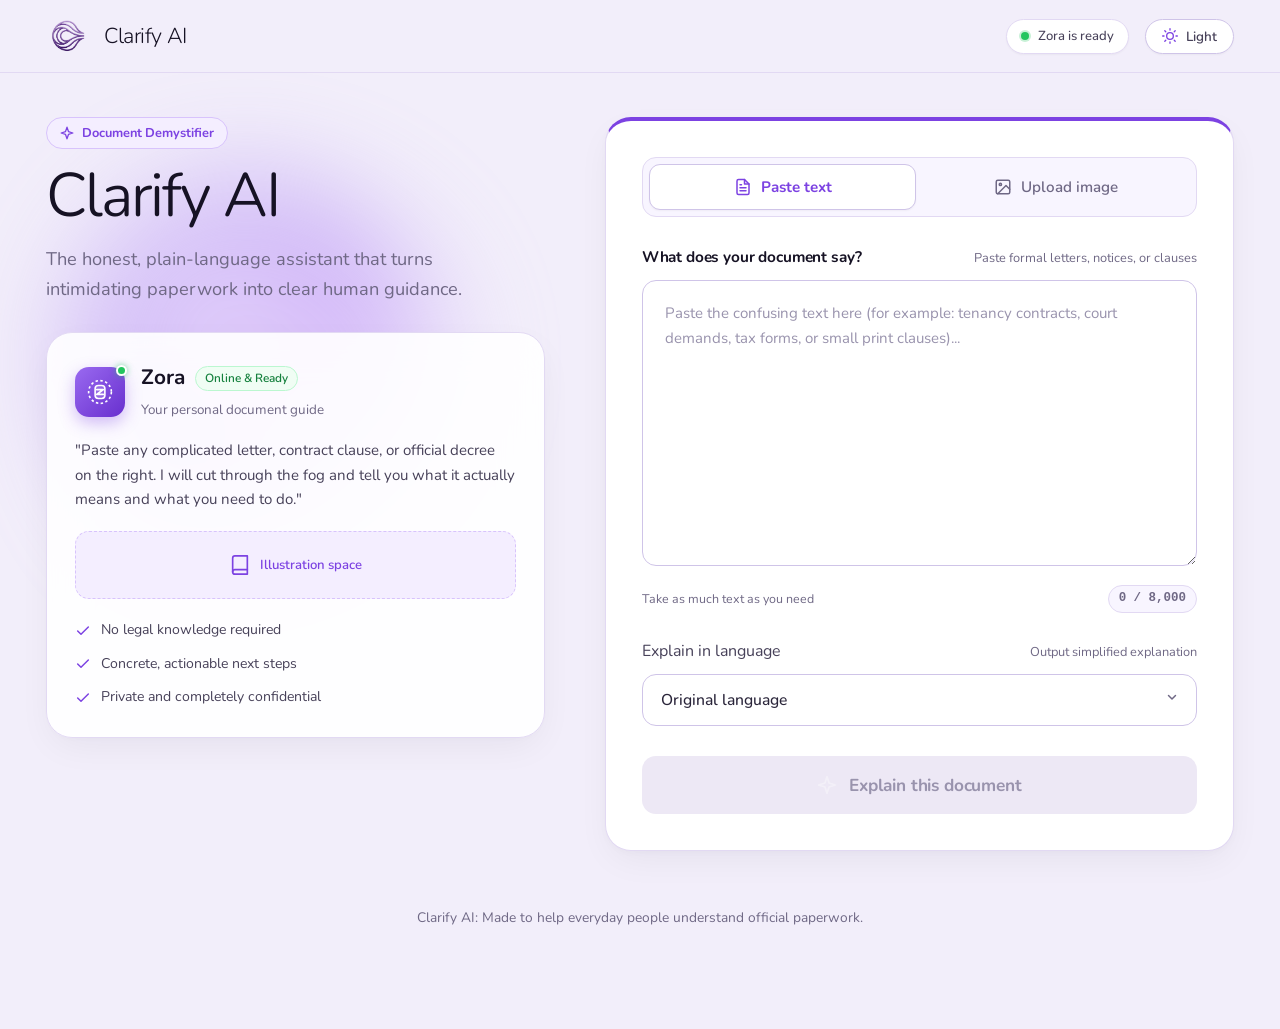
==== docs/index.html @ 50b53464 "docs: add GitHub Pages deployment configuration" ====
<!DOCTYPE html>
<html lang="en">
<head>
  <meta charset="UTF-8" />
  <meta name="viewport" content="width=device-width, initial-scale=1.0" />
  <title>Clarify AI: Simple Explanations for Complicated Documents</title>
  <link rel="preconnect" href="https://fonts.googleapis.com" />
  <link rel="preconnect" href="https://fonts.gstatic.com" crossorigin />
  <link href="https://fonts.googleapis.com/css2?family=Nunito:ital,wght@0,200..1000;1,200..1000&display=swap" rel="stylesheet" />
  <link rel="stylesheet" href="css/styles.css" />
  <script>
    (function () {
      try {
        var saved = localStorage.getItem('clarify_theme');
        var theme = (saved === 'dark' || saved === 'light') ? saved : 'light';
        document.documentElement.setAttribute('data-theme', theme);
      } catch (e) {
        document.documentElement.setAttribute('data-theme', 'light');
      }
    })();
  </script>
</head>
<body>
  <div class="studio-universe">
    <!-- Top Utility Bar -->
    <header class="studio-topbar">
      <div class="topbar-inner">
        <div class="topbar-brand">
          <div class="logo-slot" aria-label="Clarify AI Logo">
            <img src="assets/logo.png" alt="Clarify AI" class="logo-slot__img" />
          </div>
          <span class="brand-eyebrow">Clarify AI</span>
        </div>

        <div class="topbar-actions">
          <div class="live-status-badge" aria-label="Assistant readiness status">
            <span class="live-status-dot" aria-hidden="true"></span>
            <span class="live-status-text">Zora is ready</span>
          </div>

          <button type="button" id="theme-toggle" class="theme-button" aria-label="Toggle light and dark theme">
            <span id="theme-toggle-icon" class="theme-button__icon" aria-hidden="true">
              <svg class="theme-svg" width="16" height="16" viewBox="0 0 24 24" fill="none" stroke="currentColor" stroke-width="2" stroke-linecap="round" stroke-linejoin="round">
                <circle cx="12" cy="12" r="5"></circle>
                <line x1="12" y1="1" x2="12" y2="3"></line>
                <line x1="12" y1="21" x2="12" y2="23"></line>
                <line x1="4.22" y1="4.22" x2="5.64" y2="5.64"></line>
                <line x1="18.36" y1="18.36" x2="19.78" y2="19.78"></line>
                <line x1="1" y1="12" x2="3" y2="12"></line>
                <line x1="21" y1="12" x2="23" y2="12"></line>
                <line x1="4.22" y1="19.78" x2="5.64" y2="18.36"></line>
                <line x1="18.36" y1="5.64" x2="19.78" y2="4.22"></line>
              </svg>
            </span>
            <span id="theme-toggle-label" class="theme-button__label">Light</span>
          </button>
        </div>
      </div>
    </header>

    <!-- Split-Stage Studio Canvas -->
    <main class="studio-canvas">
      <div class="split-stage">
        <!-- Left Stage: Architectural Brand & Living Assistant Presence -->
        <section class="presence-stage" aria-label="Clarify AI and Zora Overview">
          <!-- The Atmospheric Living Orb -->
          <div class="living-orb-container" aria-hidden="true">
            <div class="living-orb living-orb--primary"></div>
            <div class="living-orb living-orb--secondary"></div>
          </div>

          <div class="presence-content">
            <div class="presence-header">
              <div class="concept-badge">
                <svg width="14" height="14" viewBox="0 0 24 24" fill="none" stroke="currentColor" stroke-width="2.2" stroke-linecap="round" stroke-linejoin="round" aria-hidden="true">
                  <path d="M12 2L14.5 9.5L22 12L14.5 14.5L12 22L9.5 14.5L2 12L9.5 9.5L12 2Z"></path>
                </svg>
                <span>Document Demystifier</span>
              </div>
              <h1 class="presence-title">Clarify AI</h1>
              <p class="presence-tagline">
                The honest, plain-language assistant that turns intimidating paperwork into clear human guidance.
              </p>
            </div>

            <!-- Zora Companion Capsule -->
            <div class="zora-capsule">
              <div class="zora-capsule__top">
                <div class="zora-avatar-pod">
                  <svg class="zora-avatar-svg" width="26" height="26" viewBox="0 0 32 32" fill="none" aria-hidden="true">
                    <circle cx="16" cy="16" r="14" stroke="currentColor" stroke-width="2" stroke-dasharray="3 3"></circle>
                    <path d="M10 12C10 9.79086 11.7909 8 14 8H18C20.2091 8 22 9.79086 22 12V20C22 22.2091 20.2091 24 18 24H14C11.7909 24 10 22.2091 10 20V12Z" fill="currentColor" fill-opacity="0.15" stroke="currentColor" stroke-width="2"></path>
                    <path d="M12 13L20 13L12 19L20 19" stroke="currentColor" stroke-width="2.2" stroke-linecap="round" stroke-linejoin="round"></path>
                  </svg>
                  <span class="zora-beacon-dot" aria-hidden="true"></span>
                </div>
                <div class="zora-capsule__meta">
                  <div class="zora-capsule__title-row">
                    <h2 class="zora-capsule__name">Zora</h2>
                    <span class="zora-capsule__status">Online & Ready</span>
                  </div>
                  <span class="zora-capsule__desc">Your personal document guide</span>
                </div>
              </div>

              <p class="zora-capsule__speech">
                "Paste any complicated letter, contract clause, or official decree on the right. I will cut through the fog and tell you what it actually means and what you need to do."
              </p>

              <!-- Space Prepared for Future Illustration Artwork -->
              <div class="illustration-slot" title="Area for future illustration" aria-label="Illustration placeholder">
                <div class="illustration-slot__content">
                  <svg width="22" height="22" viewBox="0 0 24 24" fill="none" stroke="currentColor" stroke-width="1.8" stroke-linecap="round" stroke-linejoin="round" aria-hidden="true">
                    <path d="M4 19.5A2.5 2.5 0 0 1 6.5 17H20"></path>
                    <path d="M6.5 2H20v20H6.5A2.5 2.5 0 0 1 4 19.5v-15A2.5 2.5 0 0 1 6.5 2z"></path>
                  </svg>
                  <span>Illustration space</span>
                </div>
              </div>

              <div class="reassurance-list">
                <div class="reassurance-item">
                  <svg class="reassurance-icon" width="16" height="16" viewBox="0 0 24 24" fill="none" stroke="currentColor" stroke-width="2.2" stroke-linecap="round" stroke-linejoin="round" aria-hidden="true">
                    <polyline points="20 6 9 17 4 12"></polyline>
                  </svg>
                  <span>No legal knowledge required</span>
                </div>
                <div class="reassurance-item">
                  <svg class="reassurance-icon" width="16" height="16" viewBox="0 0 24 24" fill="none" stroke="currentColor" stroke-width="2.2" stroke-linecap="round" stroke-linejoin="round" aria-hidden="true">
                    <polyline points="20 6 9 17 4 12"></polyline>
                  </svg>
                  <span>Concrete, actionable next steps</span>
                </div>
                <div class="reassurance-item">
                  <svg class="reassurance-icon" width="16" height="16" viewBox="0 0 24 24" fill="none" stroke="currentColor" stroke-width="2.2" stroke-linecap="round" stroke-linejoin="round" aria-hidden="true">
                    <polyline points="20 6 9 17 4 12"></polyline>
                  </svg>
                  <span>Private and completely confidential</span>
                </div>
              </div>
            </div>
          </div>
        </section>

        <!-- Right Stage: The Interactive Document Workspace Sheet -->
        <section class="workspace-stage" aria-label="Document Intake Workspace">
          <div class="card form-card">
            <!-- Mode Switch Tabs -->
            <div class="mode-segmented-bar" role="tablist" aria-label="Input mode">
              <button type="button" class="tab tab--active" id="tab-text" role="tab" aria-selected="true">
                <svg class="tab-icon" width="18" height="18" viewBox="0 0 24 24" fill="none" stroke="currentColor" stroke-width="2" stroke-linecap="round" stroke-linejoin="round" aria-hidden="true">
                  <path d="M14 2H6a2 2 0 0 0-2 2v16a2 2 0 0 0 2 2h12a2 2 0 0 0 2-2V8z"></path>
                  <polyline points="14 2 14 8 20 8"></polyline>
                  <line x1="16" y1="13" x2="8" y2="13"></line>
                  <line x1="16" y1="17" x2="8" y2="17"></line>
                  <line x1="10" y1="9" x2="8" y2="9"></line>
                </svg>
                <span>Paste text</span>
              </button>
              <button type="button" class="tab" id="tab-image" role="tab" aria-selected="false">
                <svg class="tab-icon" width="18" height="18" viewBox="0 0 24 24" fill="none" stroke="currentColor" stroke-width="2" stroke-linecap="round" stroke-linejoin="round" aria-hidden="true">
                  <rect x="3" y="3" width="18" height="18" rx="2" ry="2"></rect>
                  <circle cx="8.5" cy="8.5" r="1.5"></circle>
                  <polyline points="21 15 16 10 5 21"></polyline>
                </svg>
                <span>Upload image</span>
              </button>
            </div>

            <!-- Text Input Panel -->
            <div id="panel-text" class="panel">
              <div class="input-head">
                <label for="text-input" class="input-label">What does your document say?</label>
                <span class="input-annotation">Paste formal letters, notices, or clauses</span>
              </div>
              <textarea
                id="text-input"
                class="textarea"
                placeholder="Paste the confusing text here (for example: tenancy contracts, court demands, tax forms, or small print clauses)..."
                rows="9"
              ></textarea>
              <div class="input-foot">
                <span class="input-foot__note">Take as much text as you need</span>
                <span id="char-counter">0 / 8,000</span>
              </div>
            </div>

            <!-- Image Input Panel -->
            <div id="panel-image" class="panel panel--hidden">
              <div class="input-head">
                <label class="field-label" for="file-input">Upload a picture of the document</label>
                <span class="input-annotation">Clear photo or scanned page</span>
              </div>

              <div id="dropzone" class="dropzone" tabindex="0" role="button" aria-label="Select or drop an image">
                <input id="file-input" type="file" accept="image/jpeg,image/jpg,image/png" hidden />

                <div id="dropzone-empty" class="dropzone__empty">
                  <div class="dropzone__icon-circle" aria-hidden="true">
                    <svg width="28" height="28" viewBox="0 0 24 24" fill="none" stroke="currentColor" stroke-width="1.8" stroke-linecap="round" stroke-linejoin="round">
                      <path d="M21 15v4a2 2 0 0 1-2 2H5a2 2 0 0 1-2-2v-4"></path>
                      <polyline points="17 8 12 3 7 8"></polyline>
                      <line x1="12" y1="3" x2="12" y2="15"></line>
                    </svg>
                  </div>
                  <p class="dropzone__lead">
                    <strong>Drop your document here</strong> or <span class="dropzone__browse-action">choose a file</span>
                  </p>
                  <p class="dropzone__meta">Supports JPG or PNG format, up to 1 MB</p>
                </div>

                <div id="dropzone-file" class="dropzone__file dropzone__file--hidden">
                  <div class="dropzone__file-icon" aria-hidden="true">
                    <svg width="24" height="24" viewBox="0 0 24 24" fill="none" stroke="currentColor" stroke-width="2" stroke-linecap="round" stroke-linejoin="round">
                      <rect x="3" y="3" width="18" height="18" rx="2" ry="2"></rect>
                      <circle cx="8.5" cy="8.5" r="1.5"></circle>
                      <polyline points="21 15 16 10 5 21"></polyline>
                    </svg>
                  </div>
                  <div class="dropzone__file-info">
                    <p id="file-name" class="dropzone__file-name"></p>
                    <div class="dropzone__file-sub">
                      <span id="file-size" class="dropzone__file-size"></span>
                      <span class="dropzone__file-badge">Ready for Zora</span>
                    </div>
                  </div>
                  <button type="button" id="remove-file" class="btn-icon" aria-label="Remove image" title="Remove image">
                    <svg width="14" height="14" viewBox="0 0 24 24" fill="none" stroke="currentColor" stroke-width="2.5" stroke-linecap="round" stroke-linejoin="round">
                      <line x1="18" y1="6" x2="6" y2="18"></line>
                      <line x1="6" y1="6" x2="18" y2="18"></line>
                    </svg>
                  </button>
                </div>
              </div>
            </div>

            <!-- Language and Preference Controls -->
            <div class="field language-field">
              <div class="input-head">
                <label for="language-select" class="field-label">Explain in language</label>
                <span class="input-annotation">Output simplified explanation</span>
              </div>
              <div class="select-container">
                <select id="language-select" class="select"></select>
                <span class="select-arrow" aria-hidden="true">
                  <svg width="14" height="14" viewBox="0 0 24 24" fill="none" stroke="currentColor" stroke-width="2.5" stroke-linecap="round" stroke-linejoin="round">
                    <polyline points="6 9 12 15 18 9"></polyline>
                  </svg>
                </span>
              </div>
            </div>

            <!-- Inline Form Error -->
            <p id="form-error" class="form-error form-error--hidden" role="alert"></p>

            <!-- Primary Action Button -->
            <button type="button" id="submit-btn" class="btn-primary" disabled>
              <svg class="btn-star" width="20" height="20" viewBox="0 0 24 24" fill="none" stroke="currentColor" stroke-width="2" stroke-linecap="round" stroke-linejoin="round" aria-hidden="true">
                <path d="M12 2L14.5 9.5L22 12L14.5 14.5L12 22L9.5 14.5L2 12L9.5 9.5L12 2Z"></path>
              </svg>
              <span id="submit-label">Explain this document</span>
              <span id="submit-spinner" class="spinner spinner--hidden" aria-hidden="true"></span>
            </button>
          </div>
        </section>
      </div>

      <!-- Result Stage: Expansive Panoramic Executive Summary -->
      <section id="result-card" class="card result-card result-card--hidden" aria-label="Result from Zora">
        <div class="result-card-banner">
          <div class="result-header-text">
            <div class="result-tag">
              <svg width="14" height="14" viewBox="0 0 24 24" fill="none" stroke="currentColor" stroke-width="2.2" stroke-linecap="round" stroke-linejoin="round" aria-hidden="true">
                <path d="M12 2L14.5 9.5L22 12L14.5 14.5L12 22L9.5 14.5L2 12L9.5 9.5L12 2Z"></path>
              </svg>
              <span>Zora Explanation Report</span>
            </div>
            <h2 class="result-title">Here's what Zora found</h2>
            <p class="result-summary">A clear, plain-language translation of your document with concrete next steps.</p>
          </div>

          <div class="result-card-actions">
            <button type="button" id="copy-btn" class="btn-secondary">
              <svg class="btn-secondary__svg" width="16" height="16" viewBox="0 0 24 24" fill="none" stroke="currentColor" stroke-width="2" stroke-linecap="round" stroke-linejoin="round" aria-hidden="true">
                <rect x="9" y="9" width="13" height="13" rx="2" ry="2"></rect>
                <path d="M5 15H4a2 2 0 0 1-2-2V4a2 2 0 0 1 2-2h9a2 2 0 0 1 2 2v1"></path>
              </svg>
              <span>Copy explanation</span>
            </button>
            <p id="copy-feedback" class="copy-feedback copy-feedback--hidden">
              <svg width="14" height="14" viewBox="0 0 24 24" fill="none" stroke="currentColor" stroke-width="2.5" stroke-linecap="round" stroke-linejoin="round" aria-hidden="true">
                <polyline points="20 6 9 17 4 12"></polyline>
              </svg>
              <span>Copied to clipboard!</span>
            </p>
          </div>
        </div>

        <div class="result-columns-layout">
          <!-- Explanation Column -->
          <div class="result-column result-column--explanation">
            <div class="column-header">
              <div class="column-icon-wrap" aria-hidden="true">
                <svg width="18" height="18" viewBox="0 0 24 24" fill="none" stroke="currentColor" stroke-width="2" stroke-linecap="round" stroke-linejoin="round">
                  <path d="M2 3h6a4 4 0 0 1 4 4v14a3 3 0 0 0-3-3H2z"></path>
                  <path d="M22 3h-6a4 4 0 0 0-4 4v14a3 3 0 0 1 3-3h7z"></path>
                </svg>
              </div>
              <h3 class="column-title">Explanation</h3>
            </div>
            <p id="result-explanation" class="result-explanation"></p>
          </div>

          <!-- Next Steps Column -->
          <div class="result-column result-column--steps">
            <div class="column-header">
              <div class="column-icon-wrap column-icon-wrap--steps" aria-hidden="true">
                <svg width="18" height="18" viewBox="0 0 24 24" fill="none" stroke="currentColor" stroke-width="2" stroke-linecap="round" stroke-linejoin="round">
                  <polyline points="9 11 12 14 22 4"></polyline>
                  <path d="M21 12v7a2 2 0 0 1-2 2H5a2 2 0 0 1-2-2V5a2 2 0 0 1 2-2h11"></path>
                </svg>
              </div>
              <h3 class="column-title">Next steps</h3>
            </div>
            <ol id="result-steps" class="result-steps"></ol>
          </div>
        </div>
      </section>

      <!-- Error State Card -->
      <section id="error-card" class="card error-card error-card--hidden" aria-label="Error notice">
        <div class="error-symbol-wrap" aria-hidden="true">
          <svg width="24" height="24" viewBox="0 0 24 24" fill="none" stroke="currentColor" stroke-width="2" stroke-linecap="round" stroke-linejoin="round">
            <circle cx="12" cy="12" r="10"></circle>
            <line x1="12" y1="8" x2="12" y2="12"></line>
            <line x1="12" y1="16" x2="12.01" y2="16"></line>
          </svg>
        </div>
        <div class="error-text-block">
          <h3 class="error-headline">Could not analyze document</h3>
          <p id="error-message" class="error-card__message"></p>
        </div>
        <button type="button" id="retry-btn" class="btn-secondary">Try again</button>
      </section>

      <!-- Studio Footer -->
      <footer class="studio-footer">
        <p>Clarify AI: Made to help everyday people understand official paperwork.</p>
      </footer>
    </main>
  </div>

  <script type="module" src="js/app.js"></script>
</body>
</html>
---- docs/css/styles.css ----
/* =====================================================================
   Clarify AI: Structural Redesign (Split-Studio Canvas)
   Identity: Architectural Editorial + Living Atmospheric Zora Orb
   Palette: Warm Porcelain, Off-White, Wisteria Lavender & Deep Ink
   Zero Decorative Emojis, Zero Long Em Dashes
   ===================================================================== */

/* ---------- Design Tokens ---------- */
:root {
  /* Lavender & Lilac Scale */
  --lavender-50: #faf7ff;
  --lavender-100: #f4eeff;
  --lavender-200: #e9dcfe;
  --lavender-300: #d8c3fc;
  --lavender-400: #be9bf8;
  --lavender-500: #9a6af0;
  --lavender-600: #7c42e2;
  --lavender-700: #682fce;
  --lavender-800: #5523ab;
  --lavender-900: #441a8a;

  /* Primary Brand Accent */
  --accent: #7c42e2;
  --accent-hover: #682fce;
  --accent-soft: #f4eeff;
  --accent-tint: rgba(124, 66, 226, 0.08);
  --accent-border: #d8c3fc;
  --accent-glow: rgba(124, 66, 226, 0.2);

  /* Light Theme Canvas */
  --bg-universe: #f2eefa;
  --bg-topbar: rgba(242, 238, 250, 0.92);
  --bg-surface: #ffffff;
  --bg-card: #ffffff;
  --bg-capsule: rgba(255, 255, 255, 0.9);
  --bg-subtle: #f8f5ff;
  --bg-muted: #ede8f5;

  /* Hairline Borders */
  --border-light: #e2d9f3;
  --border-subtle: #cfc4e8;
  --border-strong: #b8a8d8;

  /* Typography */
  --text-headline: #161224;
  --text-main: #2a253a;
  --text-body: #474159;
  --text-muted: #6f6885;
  --text-light: #9993ad;

  /* Status Colors */
  --success-text: #15803d;
  --success-bg: #f0fdf4;
  --success-border: #bbf7d0;

  --warning-text: #b45309;
  --warning-bg: #fffbeb;
  --warning-border: #fde68a;

  /* Fonts */
  --font-serif: "Charter", "Newsreader", "Iowan Old Style", "Palatino", Georgia, serif;
  --font-sans: "Nunito", system-ui, -apple-system, BlinkMacSystemFont, "Segoe UI", Roboto, "Helvetica Neue", Arial, sans-serif;
  --font-heading: "Nunito", system-ui, -apple-system, sans-serif;
  --font-mono: ui-monospace, "SF Mono", "Cascadia Code", Menlo, monospace;

  /* Shadows */
  --shadow-xs: 0 1px 2px rgba(22, 18, 36, 0.04);
  --shadow-sm: 0 2px 8px rgba(22, 18, 36, 0.04), 0 1px 3px rgba(22, 18, 36, 0.02);
  --shadow-card: 0 12px 36px -6px rgba(22, 18, 36, 0.06), 0 2px 10px -2px rgba(22, 18, 36, 0.03);
  --shadow-hover: 0 20px 44px -6px rgba(22, 18, 36, 0.1), 0 4px 14px -2px rgba(22, 18, 36, 0.04);
  --shadow-cta: 0 8px 24px -2px rgba(124, 66, 226, 0.38);
  --shadow-cta-hover: 0 12px 30px -2px rgba(124, 66, 226, 0.5);

  /* Radii */
  --radius-sm: 8px;
  --radius-md: 14px;
  --radius-lg: 18px;
  --radius-xl: 26px;
  --radius-full: 9999px;

  /* Transitions */
  --transition-fast: 0.16s cubic-bezier(0.16, 1, 0.3, 1);
  --transition-normal: 0.28s cubic-bezier(0.16, 1, 0.3, 1);
  --transition-slow: 0.5s cubic-bezier(0.16, 1, 0.3, 1);
}

/* ---------- Dark Theme Tokens ---------- */
:root[data-theme="dark"] {
  --bg-universe: #12101b;
  --bg-topbar: rgba(18, 16, 27, 0.92);
  --bg-surface: #1a1727;
  --bg-card: #1a1727;
  --bg-capsule: rgba(26, 23, 39, 0.85);
  --bg-subtle: #221e33;
  --bg-muted: #2c2742;

  --border-light: #29243d;
  --border-subtle: #3a3354;
  --border-strong: #544b78;

  --text-headline: #f7f5fb;
  --text-main: #e8e3f5;
  --text-body: #cfc8e3;
  --text-muted: #9c95b5;
  --text-light: #70688c;

  --accent: #a580fa;
  --accent-hover: #b897fc;
  --accent-soft: rgba(165, 128, 250, 0.15);
  --accent-tint: rgba(165, 128, 250, 0.08);
  --accent-border: rgba(165, 128, 250, 0.32);
  --accent-glow: rgba(165, 128, 250, 0.28);

  --success-text: #4ade80;
  --success-bg: rgba(74, 222, 128, 0.14);
  --success-border: rgba(74, 222, 128, 0.3);

  --warning-text: #fbb724;
  --warning-bg: rgba(251, 183, 36, 0.14);
  --warning-border: rgba(251, 183, 36, 0.3);

  --shadow-xs: 0 1px 2px rgba(0, 0, 0, 0.4);
  --shadow-sm: 0 2px 8px rgba(0, 0, 0, 0.4);
  --shadow-card: 0 12px 36px -6px rgba(0, 0, 0, 0.7), 0 0 0 1px rgba(255, 255, 255, 0.05);
  --shadow-hover: 0 20px 44px -6px rgba(0, 0, 0, 0.8), 0 0 0 1px rgba(255, 255, 255, 0.08);
  --shadow-cta: 0 8px 24px -2px rgba(165, 128, 250, 0.32);
  --shadow-cta-hover: 0 12px 30px -2px rgba(165, 128, 250, 0.46);
}

/* System Dark Mode Fallback */
@media (prefers-color-scheme: dark) {
  :root:not([data-theme="light"]):not([data-theme="dark"]) {
    --bg-universe: #12101b;
    --bg-topbar: rgba(18, 16, 27, 0.92);
    --bg-surface: #1a1727;
    --bg-card: #1a1727;
    --bg-capsule: rgba(26, 23, 39, 0.85);
    --bg-subtle: #221e33;
    --bg-muted: #2c2742;

    --border-light: #29243d;
    --border-subtle: #3a3354;
    --border-strong: #544b78;

    --text-headline: #f7f5fb;
    --text-main: #e8e3f5;
    --text-body: #cfc8e3;
    --text-muted: #9c95b5;
    --text-light: #70688c;

    --accent: #a580fa;
    --accent-hover: #b897fc;
    --accent-soft: rgba(165, 128, 250, 0.15);
    --accent-tint: rgba(165, 128, 250, 0.08);
    --accent-border: rgba(165, 128, 250, 0.32);
    --accent-glow: rgba(165, 128, 250, 0.28);

    --success-text: #4ade80;
    --success-bg: rgba(74, 222, 128, 0.14);
    --success-border: rgba(74, 222, 128, 0.3);

    --warning-text: #fbb724;
    --warning-bg: rgba(251, 183, 36, 0.14);
    --warning-border: rgba(251, 183, 36, 0.3);

    --shadow-xs: 0 1px 2px rgba(0, 0, 0, 0.4);
    --shadow-sm: 0 2px 8px rgba(0, 0, 0, 0.4);
    --shadow-card: 0 12px 36px -6px rgba(0, 0, 0, 0.7), 0 0 0 1px rgba(255, 255, 255, 0.05);
    --shadow-hover: 0 20px 44px -6px rgba(0, 0, 0, 0.8), 0 0 0 1px rgba(255, 255, 255, 0.08);
    --shadow-cta: 0 8px 24px -2px rgba(165, 128, 250, 0.32);
    --shadow-cta-hover: 0 12px 30px -2px rgba(165, 128, 250, 0.46);
  }
}

/* ---------- Reset & Base ---------- */
*, *::before, *::after {
  box-sizing: border-box;
}

html {
  font-size: 16px;
  scroll-behavior: smooth;
}

body {
  margin: 0;
  min-height: 100vh;
  background-color: var(--bg-universe);
  color: var(--text-body);
  font-family: var(--font-sans);
  line-height: 1.6;
  -webkit-font-smoothing: antialiased;
  -moz-osx-font-smoothing: grayscale;
  transition: background-color var(--transition-normal), color var(--transition-normal);
  overflow-x: hidden;
}

.studio-universe {
  display: flex;
  flex-direction: column;
  min-height: 100vh;
  position: relative;
}

/* ---------- Top Bar Navigation ---------- */
.studio-topbar {
  position: sticky;
  top: 0;
  z-index: 50;
  background: var(--bg-topbar);
  backdrop-filter: blur(18px);
  -webkit-backdrop-filter: blur(18px);
  border-bottom: 1px solid var(--border-light);
  transition: background-color var(--transition-normal), border-color var(--transition-normal);
}

.topbar-inner {
  max-width: 1260px;
  margin: 0 auto;
  padding: 14px 36px;
  display: flex;
  align-items: center;
  justify-content: space-between;
  gap: 20px;
}

.topbar-brand {
  display: flex;
  align-items: center;
  gap: 14px;
}

/* Logo */
.logo-slot {
  width: 44px;
  height: 44px;
  border-radius: var(--radius-md);
  display: flex;
  align-items: center;
  justify-content: center;
  flex-shrink: 0;
  overflow: hidden;
}

.logo-slot__img {
  width: 100%;
  height: 100%;
  object-fit: contain;
  display: block;
}

.brand-eyebrow {
  font-family: var(--font-heading);
  font-size: 1.35rem;
  font-weight: 300;
  color: var(--text-headline);
  letter-spacing: -0.02em;
}

.topbar-actions {
  display: flex;
  align-items: center;
  gap: 16px;
}

.live-status-badge {
  display: inline-flex;
  align-items: center;
  gap: 9px;
  padding: 6px 14px;
  background: var(--bg-surface);
  border: 1px solid var(--border-light);
  border-radius: var(--radius-full);
  font-size: 0.82rem;
  font-weight: 600;
  color: var(--text-main);
  box-shadow: var(--shadow-xs);
}

.live-status-dot {
  width: 8px;
  height: 8px;
  border-radius: 50%;
  background-color: #22c55e;
  box-shadow: 0 0 0 2px rgba(34, 197, 94, 0.25);
  animation: beaconPulse 2.6s infinite ease-in-out;
}

@keyframes beaconPulse {
  0%, 100% {
    transform: scale(0.9);
    opacity: 0.85;
  }
  50% {
    transform: scale(1.2);
    opacity: 1;
  }
}

.live-status-text {
  font-weight: 500;
  color: var(--text-body);
}

/* Theme Toggle Button */
.theme-button {
  display: inline-flex;
  align-items: center;
  gap: 8px;
  padding: 7px 16px;
  font-family: inherit;
  font-size: 0.84rem;
  font-weight: 600;
  color: var(--text-body);
  background: var(--bg-surface);
  border: 1px solid var(--border-subtle);
  border-radius: var(--radius-full);
  cursor: pointer;
  box-shadow: var(--shadow-xs);
  transition: all var(--transition-fast);
}

.theme-button:hover {
  background: var(--bg-subtle);
  border-color: var(--accent-border);
  color: var(--accent);
  transform: translateY(-1px);
  box-shadow: var(--shadow-sm);
}

.theme-button:active {
  transform: translateY(1px);
}

.theme-button__icon {
  display: inline-flex;
  align-items: center;
  color: var(--accent);
  transition: transform var(--transition-fast);
}

.theme-button:hover .theme-button__icon {
  transform: rotate(18deg);
}

/* ---------- Main Canvas ---------- */
.studio-canvas {
  max-width: 1260px;
  width: 100%;
  margin: 0 auto;
  padding: 44px 36px 100px;
  flex: 1;
  position: relative;
}

/* ---------- Split-Stage Studio Layout ---------- */
.split-stage {
  display: grid;
  grid-template-columns: 1.12fr 1.38fr;
  gap: 48px;
  align-items: start;
  margin-bottom: 44px;
}

/* ---------- Left Stage: Brand & Living Assistant Presence ---------- */
.presence-stage {
  position: relative;
  min-width: 0;
  padding-right: 12px;
}

/* Atmospheric Living Orb */
.living-orb-container {
  position: absolute;
  top: 10%;
  left: 5%;
  width: 380px;
  height: 380px;
  pointer-events: none;
  z-index: 0;
  filter: blur(52px);
  opacity: 0.52;
  transition: opacity var(--transition-slow);
}

.living-orb--primary {
  width: 100%;
  height: 100%;
  border-radius: 44% 56% 62% 38% / 46% 50% 50% 54%;
  background: radial-gradient(circle at 36% 36%, var(--lavender-300) 0%, var(--lavender-500) 42%, var(--lavender-100) 80%, transparent 100%);
  animation: orbMorph 16s infinite ease-in-out alternate, orbDrift 20s infinite ease-in-out;
}

.living-orb--secondary {
  position: absolute;
  top: 15%;
  left: 15%;
  width: 75%;
  height: 75%;
  border-radius: 54% 46% 38% 62% / 50% 44% 56% 50%;
  background: radial-gradient(circle at 60% 60%, var(--lavender-200) 0%, var(--lavender-400) 50%, transparent 80%);
  animation: orbMorphAlt 14s infinite ease-in-out alternate-reverse;
  mix-blend-mode: soft-light;
}

@keyframes orbMorph {
  0% {
    border-radius: 44% 56% 62% 38% / 46% 50% 50% 54%;
    transform: rotate(0deg) scale(0.96);
  }
  50% {
    border-radius: 58% 42% 48% 52% / 54% 58% 42% 46%;
    transform: rotate(60deg) scale(1.05);
  }
  100% {
    border-radius: 38% 62% 54% 46% / 48% 44% 56% 52%;
    transform: rotate(120deg) scale(0.98);
  }
}

@keyframes orbMorphAlt {
  0% {
    border-radius: 54% 46% 38% 62% / 50% 44% 56% 50%;
    transform: rotate(0deg);
  }
  100% {
    border-radius: 42% 58% 64% 36% / 46% 52% 48% 54%;
    transform: rotate(-90deg) scale(1.08);
  }
}

@keyframes orbDrift {
  0%, 100% {
    transform: translate(0, 0);
  }
  50% {
    transform: translate(16px, -18px);
  }
}

:root[data-theme="dark"] .living-orb-container {
  opacity: 0.32;
  filter: blur(60px);
}

:root[data-theme="dark"] .living-orb--primary {
  background: radial-gradient(circle at 36% 36%, var(--lavender-600) 0%, var(--lavender-800) 45%, var(--bg-universe) 85%, transparent 100%);
}

.presence-content {
  position: relative;
  z-index: 1;
}

/* Brand Section Header */
.presence-header {
  margin-bottom: 28px;
}

.concept-badge {
  display: inline-flex;
  align-items: center;
  gap: 8px;
  padding: 5px 13px;
  background: var(--accent-soft);
  border: 1px solid var(--accent-border);
  border-radius: var(--radius-full);
  font-size: 0.8rem;
  font-weight: 700;
  color: var(--accent);
  margin-bottom: 16px;
}

.presence-title {
  font-family: var(--font-heading);
  font-size: clamp(2.8rem, 4.8vw, 4.2rem);
  font-weight: 350;
  color: var(--text-headline);
  letter-spacing: -0.035em;
  line-height: 1.04;
  margin: 0 0 16px;
}

.presence-tagline {
  font-size: 1.14rem;
  line-height: 1.62;
  color: var(--text-muted);
  margin: 0;
  max-width: 38ch;
}

/* Zora Companion Capsule */
.zora-capsule {
  background: var(--bg-capsule);
  backdrop-filter: blur(20px);
  -webkit-backdrop-filter: blur(20px);
  border: 1px solid var(--border-light);
  border-radius: var(--radius-xl);
  padding: 28px;
  box-shadow: var(--shadow-card);
  transition: border-color var(--transition-normal);
}

.zora-capsule__top {
  display: flex;
  align-items: center;
  gap: 16px;
  margin-bottom: 16px;
}

.zora-avatar-pod {
  position: relative;
  width: 50px;
  height: 50px;
  border-radius: var(--radius-md);
  background: linear-gradient(135deg, var(--lavender-500) 0%, var(--lavender-700) 100%);
  display: flex;
  align-items: center;
  justify-content: center;
  color: #ffffff;
  box-shadow: 0 6px 16px rgba(124, 66, 226, 0.35);
  flex-shrink: 0;
}

.zora-avatar-svg {
  color: #ffffff;
}

.zora-beacon-dot {
  position: absolute;
  top: -2px;
  right: -2px;
  width: 11px;
  height: 11px;
  border-radius: 50%;
  background-color: #22c55e;
  border: 2px solid var(--bg-surface);
  box-shadow: 0 0 6px rgba(34, 197, 94, 0.6);
}

.zora-capsule__meta {
  flex: 1;
  min-width: 0;
}

.zora-capsule__title-row {
  display: flex;
  align-items: center;
  gap: 10px;
  margin-bottom: 2px;
}

.zora-capsule__name {
  font-family: var(--font-heading);
  font-size: 1.3rem;
  font-weight: 700;
  color: var(--text-headline);
  margin: 0;
}

.zora-capsule__status {
  font-size: 0.74rem;
  font-weight: 600;
  color: var(--success-text);
  background: var(--success-bg);
  border: 1px solid var(--success-border);
  padding: 2px 9px;
  border-radius: var(--radius-full);
}

.zora-capsule__desc {
  font-size: 0.84rem;
  color: var(--text-muted);
}

.zora-capsule__speech {
  margin: 0 0 20px;
  font-size: 0.94rem;
  line-height: 1.62;
  color: var(--text-body);
  font-style: normal;
}

/* Illustration Placeholder Slot */
.illustration-slot {
  width: 100%;
  height: 68px;
  border: 1.5px dashed var(--accent-border);
  border-radius: var(--radius-md);
  background: var(--accent-soft);
  display: flex;
  align-items: center;
  justify-content: center;
  margin-bottom: 20px;
  transition: all var(--transition-fast);
}

.illustration-slot:hover {
  border-color: var(--accent);
  background: var(--accent-tint);
}

.illustration-slot__content {
  display: flex;
  align-items: center;
  gap: 9px;
  font-size: 0.82rem;
  font-weight: 600;
  color: var(--accent);
}

.reassurance-list {
  display: flex;
  flex-direction: column;
  gap: 11px;
}

.reassurance-item {
  display: flex;
  align-items: center;
  gap: 10px;
  font-size: 0.88rem;
  color: var(--text-body);
}

.reassurance-icon {
  color: var(--accent);
  flex-shrink: 0;
}

/* ---------- Right Stage: Document Intake Studio ---------- */
.workspace-stage {
  min-width: 0;
}

.card {
  background: var(--bg-card);
  border: 1px solid var(--border-light);
  border-radius: var(--radius-xl);
  padding: 36px;
  box-shadow: var(--shadow-card);
  transition: border-color var(--transition-normal), box-shadow var(--transition-normal);
}

.form-card {
  border-top: 4px solid var(--accent);
}

/* Mode Switch Tabs */
.mode-segmented-bar {
  display: flex;
  gap: 6px;
  background: var(--bg-subtle);
  padding: 6px;
  border-radius: var(--radius-md);
  border: 1px solid var(--border-light);
  margin-bottom: 28px;
}

.tab {
  flex: 1;
  display: inline-flex;
  align-items: center;
  justify-content: center;
  gap: 9px;
  padding: 12px 20px;
  font-family: inherit;
  font-size: 0.95rem;
  font-weight: 600;
  color: var(--text-muted);
  background: transparent;
  border: 1px solid transparent;
  border-radius: calc(var(--radius-md) - 3px);
  cursor: pointer;
  transition: all var(--transition-fast);
  user-select: none;
}

.tab-icon {
  color: currentColor;
}

.tab:hover:not(.tab--active) {
  color: var(--text-headline);
  background: rgba(124, 66, 226, 0.05);
}

.tab--active {
  background: var(--bg-surface);
  color: var(--accent);
  border-color: var(--border-subtle);
  box-shadow: var(--shadow-xs);
  font-weight: 700;
}

.tab:active {
  transform: scale(0.99);
}

.panel {
  transition: opacity var(--transition-fast);
}

.panel--hidden {
  display: none !important;
}

/* Input Fields */
.input-head {
  display: flex;
  align-items: baseline;
  justify-content: space-between;
  margin-bottom: 10px;
  gap: 12px;
}

.input-label {
  display: block;
  font-size: 0.96rem;
  font-weight: 700;
  color: var(--text-headline);
  letter-spacing: -0.01em;
}

.input-annotation {
  font-size: 0.8rem;
  color: var(--text-muted);
}

/* Expansive Textarea */
.textarea {
  width: 100%;
  font-family: inherit;
  font-size: 1rem;
  line-height: 1.7;
  padding: 20px 22px;
  background: var(--bg-surface);
  color: var(--text-main);
  border: 1.5px solid var(--border-subtle);
  border-radius: var(--radius-md);
  resize: vertical;
  min-height: 220px;
  transition: border-color var(--transition-fast), box-shadow var(--transition-fast), background-color var(--transition-fast);
}

.textarea::placeholder {
  color: var(--text-light);
  font-size: 0.94rem;
}

.textarea:hover {
  border-color: var(--border-strong);
}

.textarea:focus,
.textarea:focus-visible {
  outline: none;
  background: var(--bg-surface);
  border-color: var(--accent);
  box-shadow: 0 0 0 4px var(--accent-glow);
}

.input-foot {
  display: flex;
  align-items: center;
  justify-content: space-between;
  margin-top: 10px;
}

.input-foot__note {
  font-size: 0.78rem;
  color: var(--text-muted);
}

#char-counter {
  font-family: var(--font-mono);
  font-size: 0.78rem;
  font-weight: 600;
  color: var(--text-muted);
  background: var(--bg-subtle);
  padding: 3px 10px;
  border-radius: var(--radius-full);
  border: 1px solid var(--border-light);
  transition: all var(--transition-fast);
}

#char-counter.is-over {
  color: #ffffff;
  background: #dc2626;
  border-color: #dc2626;
}

/* Dropzone */
.dropzone {
  border: 2px dashed var(--border-strong);
  border-radius: var(--radius-lg);
  padding: 40px 24px;
  text-align: center;
  cursor: pointer;
  background: var(--bg-subtle);
  transition: all var(--transition-fast);
  outline: none;
}

.dropzone:hover {
  border-color: var(--accent);
  background: var(--accent-soft);
  transform: translateY(-1px);
}

.dropzone:focus-visible {
  border-color: var(--accent);
  box-shadow: 0 0 0 4px var(--accent-glow);
}

.dropzone.is-dragover {
  border-color: var(--accent) !important;
  background: var(--accent-soft) !important;
  border-style: solid !important;
  box-shadow: 0 0 0 6px var(--accent-glow);
}

.dropzone:has(#dropzone-file:not(.dropzone__file--hidden)) {
  padding: 14px;
  border-style: solid;
  border-color: var(--border-light);
  background: var(--bg-surface);
}

.dropzone__empty {
  display: flex;
  flex-direction: column;
  align-items: center;
  gap: 8px;
}

.dropzone__icon-circle {
  width: 56px;
  height: 56px;
  border-radius: 50%;
  background: var(--bg-surface);
  border: 1px solid var(--border-light);
  display: flex;
  align-items: center;
  justify-content: center;
  color: var(--accent);
  margin-bottom: 6px;
  box-shadow: var(--shadow-xs);
  transition: transform var(--transition-fast);
}

.dropzone:hover .dropzone__icon-circle {
  transform: translateY(-3px) scale(1.06);
  border-color: var(--accent-border);
}

.dropzone__lead {
  margin: 0;
  font-size: 1rem;
  color: var(--text-headline);
}

.dropzone__browse-action {
  color: var(--accent);
  font-weight: 700;
  text-decoration: underline;
  text-underline-offset: 3px;
}

.dropzone__meta {
  margin: 0;
  font-size: 0.82rem;
  color: var(--text-muted);
}

/* File Selected State */
.dropzone__file {
  display: flex;
  align-items: center;
  gap: 16px;
  background: var(--bg-subtle);
  border: 1px solid var(--border-light);
  border-radius: var(--radius-md);
  padding: 16px 20px;
  text-align: left;
}

.dropzone__file--hidden {
  display: none !important;
}

.dropzone__file-icon {
  width: 46px;
  height: 46px;
  border-radius: var(--radius-sm);
  background: var(--accent-soft);
  border: 1px solid var(--accent-border);
  display: flex;
  align-items: center;
  justify-content: center;
  color: var(--accent);
  flex-shrink: 0;
}

.dropzone__file-info {
  flex: 1;
  min-width: 0;
}

.dropzone__file-name {
  margin: 0 0 4px;
  font-weight: 700;
  font-size: 0.96rem;
  color: var(--text-headline);
  overflow: hidden;
  text-overflow: ellipsis;
  white-space: nowrap;
}

.dropzone__file-sub {
  display: flex;
  align-items: center;
  gap: 10px;
}

.dropzone__file-size {
  font-family: var(--font-mono);
  font-size: 0.78rem;
  color: var(--text-muted);
}

.dropzone__file-badge {
  font-size: 0.76rem;
  font-weight: 600;
  color: var(--success-text);
  background: var(--success-bg);
  border: 1px solid var(--success-border);
  padding: 1px 9px;
  border-radius: var(--radius-full);
}

.btn-icon {
  border: 1px solid var(--border-subtle);
  background: var(--bg-surface);
  border-radius: 50%;
  width: 36px;
  height: 36px;
  display: flex;
  align-items: center;
  justify-content: center;
  cursor: pointer;
  color: var(--text-muted);
  flex-shrink: 0;
  transition: all var(--transition-fast);
}

.btn-icon:hover {
  color: #dc2626;
  border-color: #fca5a5;
  background: #fef2f2;
  transform: scale(1.08);
}

/* Language Dropdown */
.language-field {
  margin-top: 26px;
}

.select-container {
  position: relative;
  width: 100%;
}

.select {
  width: 100%;
  appearance: none;
  -webkit-appearance: none;
  font-family: inherit;
  font-size: 0.98rem;
  font-weight: 500;
  padding: 14px 44px 14px 18px;
  background: var(--bg-surface);
  color: var(--text-main);
  border: 1.5px solid var(--border-subtle);
  border-radius: var(--radius-md);
  cursor: pointer;
  transition: border-color var(--transition-fast), box-shadow var(--transition-fast);
}

.select:hover {
  border-color: var(--border-strong);
}

.select:focus,
.select:focus-visible {
  outline: none;
  background: var(--bg-surface);
  border-color: var(--accent);
  box-shadow: 0 0 0 4px var(--accent-glow);
}

.select-arrow {
  position: absolute;
  right: 18px;
  top: 50%;
  transform: translateY(-50%);
  pointer-events: none;
  color: var(--text-muted);
}

/* Form Error */
.form-error {
  margin: 18px 0 0;
  padding: 14px 18px;
  background: var(--warning-bg);
  border: 1px solid var(--warning-border);
  border-radius: var(--radius-md);
  color: var(--warning-text);
  font-size: 0.92rem;
  font-weight: 500;
}

.form-error--hidden {
  display: none !important;
}

/* ---------- Primary CTA Button ("Explain this document") ---------- */
.btn-primary {
  width: 100%;
  margin-top: 30px;
  padding: 17px 26px;
  min-height: 58px;
  font-family: inherit;
  font-size: 1.08rem;
  font-weight: 700;
  letter-spacing: -0.01em;
  color: #ffffff;
  background: linear-gradient(135deg, var(--lavender-600) 0%, var(--lavender-700) 100%);
  border: none;
  border-radius: var(--radius-md);
  cursor: pointer;
  display: flex;
  align-items: center;
  justify-content: center;
  gap: 12px;
  box-shadow: var(--shadow-cta);
  position: relative;
  overflow: hidden;
  transition: all var(--transition-fast);
}

.btn-star {
  color: #ffffff;
  transition: transform var(--transition-fast);
}

.btn-primary:hover:not(:disabled) {
  background: linear-gradient(135deg, var(--lavender-500) 0%, var(--lavender-600) 100%);
  box-shadow: var(--shadow-cta-hover);
  transform: translateY(-2px);
}

.btn-primary:hover:not(:disabled) .btn-star {
  transform: scale(1.2) rotate(15deg);
}

.btn-primary:active:not(:disabled) {
  transform: translateY(1px) scale(0.99);
}

/* Disabled State */
.btn-primary:disabled {
  background: var(--bg-muted);
  color: var(--text-light);
  box-shadow: none;
  cursor: not-allowed;
  transform: none;
}

.btn-primary:disabled .btn-star {
  opacity: 0.35;
}

/* Submitting State */
.btn-primary:disabled:has(.spinner:not(.spinner--hidden)) {
  background: linear-gradient(135deg, var(--lavender-600) 0%, var(--lavender-700) 100%) !important;
  color: #ffffff !important;
  cursor: wait !important;
  opacity: 1 !important;
  box-shadow: var(--shadow-cta) !important;
  animation: zoraActivePulse 2.4s infinite ease-in-out;
}

.btn-primary:disabled:has(.spinner:not(.spinner--hidden)) .btn-star {
  display: none;
}

@keyframes zoraActivePulse {
  0%, 100% {
    box-shadow: 0 6px 20px rgba(124, 66, 226, 0.35);
  }
  50% {
    box-shadow: 0 10px 32px rgba(154, 106, 240, 0.6);
  }
}

.spinner {
  width: 20px;
  height: 20px;
  border: 2.2px solid rgba(255, 255, 255, 0.28);
  border-top-color: #ffffff;
  border-radius: 50%;
  animation: spinRing 0.75s linear infinite;
  display: inline-block;
  flex-shrink: 0;
}

.spinner--hidden {
  display: none !important;
}

@keyframes spinRing {
  to { transform: rotate(360deg); }
}

/* Secondary Button */
.btn-secondary {
  display: inline-flex;
  align-items: center;
  gap: 8px;
  padding: 10px 20px;
  font-family: inherit;
  font-size: 0.92rem;
  font-weight: 600;
  color: var(--text-headline);
  background: var(--bg-surface);
  border: 1.5px solid var(--border-subtle);
  border-radius: var(--radius-md);
  cursor: pointer;
  transition: all var(--transition-fast);
  box-shadow: var(--shadow-xs);
}

.btn-secondary:hover {
  background: var(--bg-subtle);
  border-color: var(--accent-border);
  color: var(--accent);
  transform: translateY(-1px);
  box-shadow: var(--shadow-sm);
}

.btn-secondary:active {
  transform: translateY(1px);
}

.btn-secondary__svg {
  color: currentColor;
}

/* ---------- Full-Width Panoramic Result Section ---------- */
.result-card {
  margin-top: 40px;
  border-top: 4px solid var(--lavender-500);
  animation: resultReveal 0.5s cubic-bezier(0.16, 1, 0.3, 1) forwards;
}

@keyframes resultReveal {
  from {
    opacity: 0;
    transform: translateY(22px);
  }
  to {
    opacity: 1;
    transform: translateY(0);
  }
}

.result-card--hidden,
.error-card--hidden {
  display: none !important;
}

.result-card-banner {
  display: flex;
  align-items: flex-start;
  justify-content: space-between;
  gap: 24px;
  margin-bottom: 30px;
  padding-bottom: 24px;
  border-bottom: 1px solid var(--border-light);
}

.result-tag {
  display: inline-flex;
  align-items: center;
  gap: 7px;
  padding: 4px 12px;
  background: var(--accent-soft);
  border: 1px solid var(--accent-border);
  border-radius: var(--radius-full);
  font-size: 0.78rem;
  font-weight: 700;
  color: var(--accent);
  margin-bottom: 10px;
}

.result-title {
  font-family: var(--font-heading);
  font-size: clamp(1.6rem, 3vw, 2.2rem);
  font-weight: 800;
  color: var(--text-headline);
  letter-spacing: -0.02em;
  margin: 0 0 6px;
}

.result-summary {
  font-size: 1rem;
  color: var(--text-muted);
  margin: 0;
}

.result-card-actions {
  display: flex;
  align-items: center;
  gap: 12px;
  flex-shrink: 0;
}

.copy-feedback {
  margin: 0;
  display: inline-flex;
  align-items: center;
  gap: 6px;
  font-size: 0.86rem;
  font-weight: 600;
  color: var(--success-text);
  background: var(--success-bg);
  border: 1px solid var(--success-border);
  padding: 5px 12px;
  border-radius: var(--radius-full);
  animation: feedbackToast 0.22s ease-out;
}

@keyframes feedbackToast {
  from {
    opacity: 0;
    transform: scale(0.95);
  }
  to {
    opacity: 1;
    transform: scale(1);
  }
}

.copy-feedback--hidden {
  display: none !important;
}

/* Result Two-Column Panoramic Grid */
.result-columns-layout {
  display: grid;
  grid-template-columns: 1.25fr 1fr;
  gap: 32px;
  align-items: start;
}

.result-column {
  display: flex;
  flex-direction: column;
  gap: 14px;
}

.column-header {
  display: flex;
  align-items: center;
  gap: 10px;
}

.column-icon-wrap {
  width: 34px;
  height: 34px;
  border-radius: var(--radius-sm);
  background: var(--accent-soft);
  border: 1px solid var(--accent-border);
  display: flex;
  align-items: center;
  justify-content: center;
  color: var(--accent);
  flex-shrink: 0;
}

.column-icon-wrap--steps {
  background: var(--bg-subtle);
  border-color: var(--border-subtle);
  color: var(--text-headline);
}

.column-title {
  font-family: var(--font-heading);
  font-size: 1.26rem;
  font-weight: 800;
  color: var(--text-headline);
  margin: 0;
}

/* Explanation Output */
.result-explanation {
  margin: 0;
  padding: 24px 28px;
  background: var(--bg-subtle);
  border: 1px solid var(--border-light);
  border-left: 4px solid var(--accent);
  border-radius: var(--radius-md);
  font-size: 1.05rem;
  line-height: 1.78;
  color: var(--text-main);
  white-space: pre-wrap;
}

/* Next Steps Output */
.result-steps {
  list-style: none;
  counter-reset: zora-step-num;
  margin: 0;
  padding: 0;
  display: flex;
  flex-direction: column;
  gap: 12px;
}

.result-steps li {
  counter-increment: zora-step-num;
  display: flex;
  align-items: flex-start;
  gap: 16px;
  padding: 18px 22px;
  background: var(--bg-subtle);
  border: 1px solid var(--border-light);
  border-radius: var(--radius-md);
  font-size: 1rem;
  line-height: 1.6;
  color: var(--text-body);
  transition: transform var(--transition-fast), border-color var(--transition-fast), background-color var(--transition-fast);
}

.result-steps li:hover {
  transform: translateX(4px);
  border-color: var(--accent-border);
  background: var(--bg-surface);
  box-shadow: var(--shadow-sm);
}

.result-steps li::before {
  content: counter(zora-step-num);
  width: 30px;
  height: 30px;
  border-radius: 50%;
  background: var(--accent);
  color: #ffffff;
  font-family: var(--font-sans);
  font-size: 0.88rem;
  font-weight: 700;
  display: flex;
  align-items: center;
  justify-content: center;
  flex-shrink: 0;
  margin-top: 1px;
  box-shadow: 0 2px 6px rgba(124, 66, 226, 0.32);
}

/* ---------- Error State Card ---------- */
.error-card {
  margin-top: 40px;
  display: flex;
  align-items: center;
  gap: 20px;
  background: var(--warning-bg);
  border: 1px solid var(--warning-border);
  border-left: 4px solid var(--warning-text);
  padding: 26px 30px;
}

.error-symbol-wrap {
  color: var(--warning-text);
  flex-shrink: 0;
}

.error-text-block {
  flex: 1;
  min-width: 0;
}

.error-headline {
  margin: 0 0 4px;
  font-family: var(--font-heading);
  font-size: 1.18rem;
  font-weight: 800;
  color: var(--warning-text);
}

.error-card__message {
  margin: 0;
  font-size: 0.95rem;
  color: var(--text-body);
}

/* ---------- Studio Footer ---------- */
.studio-footer {
  margin-top: 56px;
  text-align: center;
  font-size: 0.86rem;
  color: var(--text-muted);
}

.studio-footer p {
  margin: 0;
}

/* ---------- Prefers Reduced Motion ---------- */
@media (prefers-reduced-motion: reduce) {
  *, *::before, *::after {
    animation-duration: 0.001ms !important;
    animation-iteration-count: 1 !important;
    transition-duration: 0.001ms !important;
    scroll-behavior: auto !important;
  }
}

/* ---------- Responsive Breakpoints ---------- */
@media (max-width: 1040px) {
  .split-stage {
    grid-template-columns: 1fr;
    gap: 36px;
  }

  .presence-stage {
    padding-right: 0;
  }

  .living-orb-container {
    top: 0;
    left: 50%;
    transform: translate(-50%, 0);
  }

  .result-columns-layout {
    grid-template-columns: 1fr;
    gap: 24px;
  }
}

@media (max-width: 768px) {
  .studio-canvas {
    padding: 28px 20px 60px;
  }

  .topbar-inner {
    padding: 12px 20px;
  }

  .live-status-badge {
    display: none;
  }

  .presence-title {
    font-size: 2.6rem;
  }

  .card {
    padding: 24px 20px;
    border-radius: var(--radius-lg);
  }

  .zora-capsule {
    padding: 22px 18px;
    border-radius: var(--radius-lg);
  }

  .result-card-banner {
    flex-direction: column;
    align-items: flex-start;
    gap: 16px;
  }

  .btn-primary {
    font-size: 1.02rem;
    min-height: 52px;
    padding: 14px 20px;
  }

  .error-card {
    flex-direction: column;
    align-items: flex-start;
    padding: 20px;
  }
}
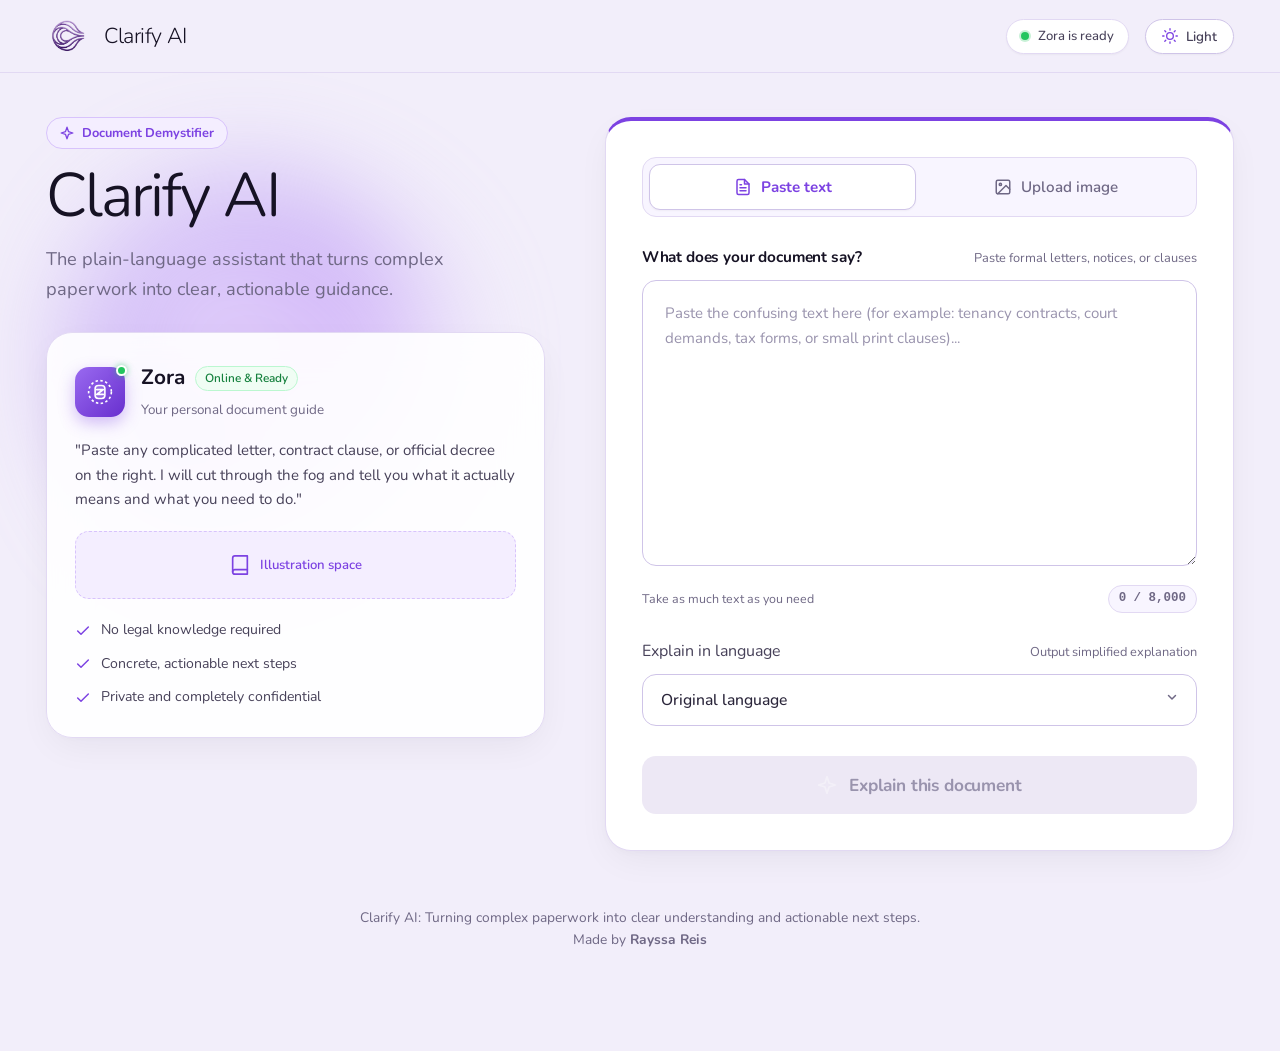
==== commit 7d59916e: "docs: update documentation page" ====
--- a/docs/index.html
+++ b/docs/index.html
@@ -79,7 +79,7 @@
               </div>
               <h1 class="presence-title">Clarify AI</h1>
               <p class="presence-tagline">
-                The honest, plain-language assistant that turns intimidating paperwork into clear human guidance.
+                The plain-language assistant that turns complex paperwork into clear, actionable guidance.
               </p>
             </div>
 
@@ -345,7 +345,8 @@
 
       <!-- Studio Footer -->
       <footer class="studio-footer">
-        <p>Clarify AI: Made to help everyday people understand official paperwork.</p>
+        <p>Clarify AI: Turning complex paperwork into clear understanding and actionable next steps.</p>
+        <p>Made by <strong>Rayssa Reis</strong></p>
       </footer>
     </main>
   </div>
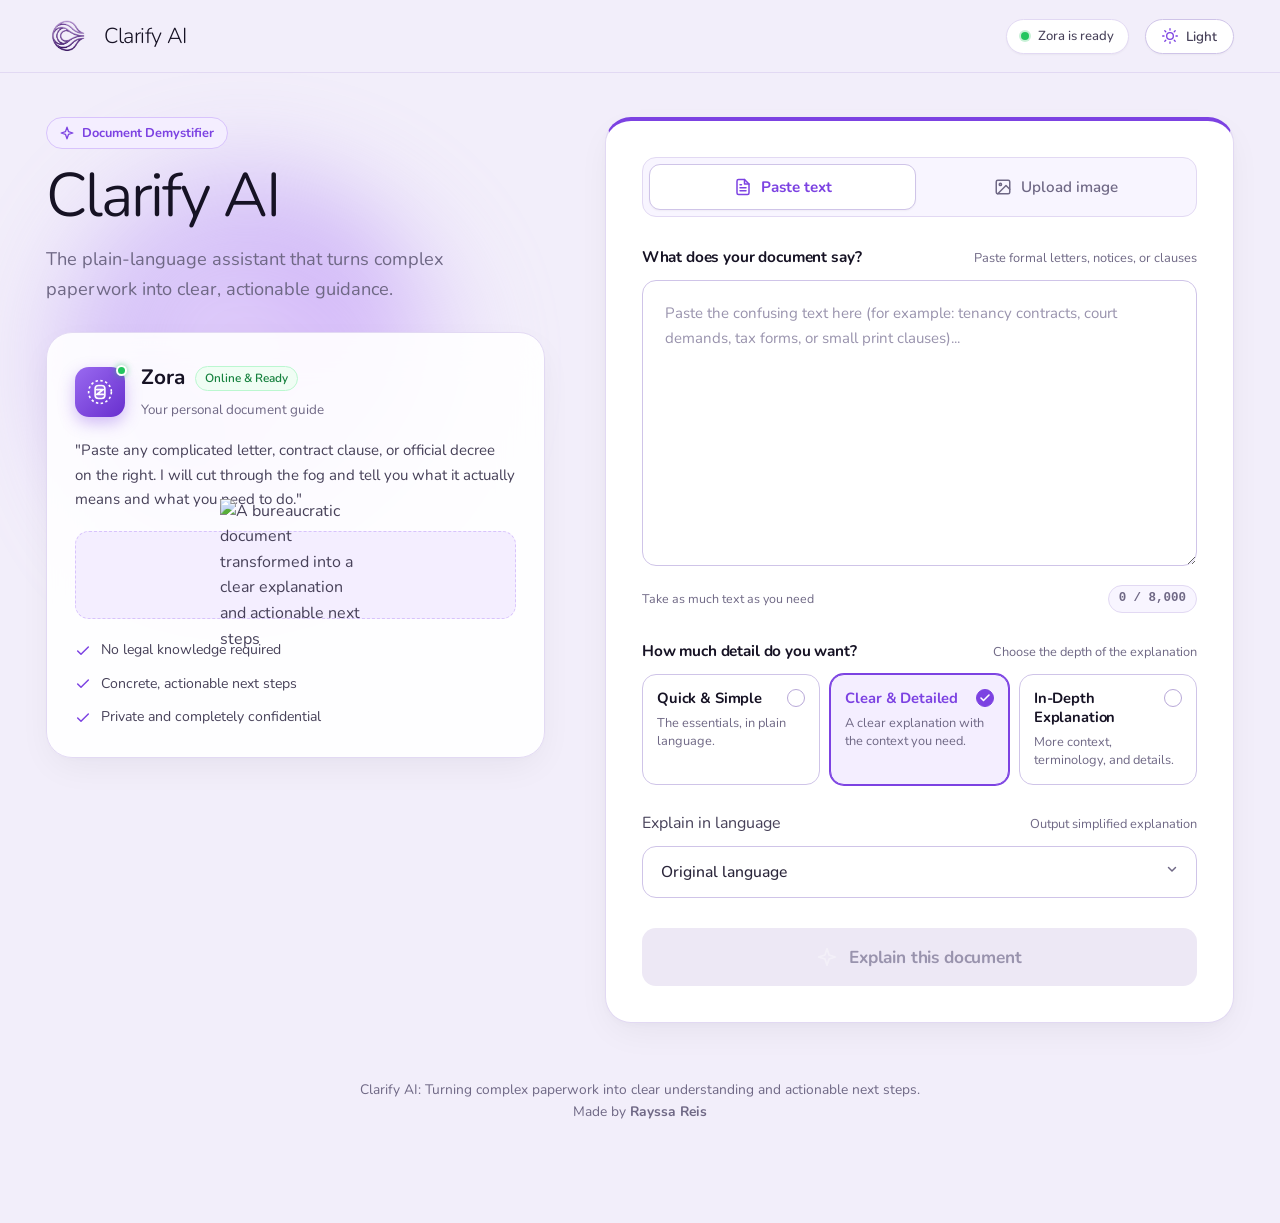
==== commit a5f55c96: "feat(docs): update with simplification levels and illustration" ====
--- a/docs/index.html
+++ b/docs/index.html
@@ -107,15 +107,14 @@
                 "Paste any complicated letter, contract clause, or official decree on the right. I will cut through the fog and tell you what it actually means and what you need to do."
               </p>
 
-              <!-- Space Prepared for Future Illustration Artwork -->
-              <div class="illustration-slot" title="Area for future illustration" aria-label="Illustration placeholder">
-                <div class="illustration-slot__content">
-                  <svg width="22" height="22" viewBox="0 0 24 24" fill="none" stroke="currentColor" stroke-width="1.8" stroke-linecap="round" stroke-linejoin="round" aria-hidden="true">
-                    <path d="M4 19.5A2.5 2.5 0 0 1 6.5 17H20"></path>
-                    <path d="M6.5 2H20v20H6.5A2.5 2.5 0 0 1 4 19.5v-15A2.5 2.5 0 0 1 6.5 2z"></path>
-                  </svg>
-                  <span>Illustration space</span>
-                </div>
+              <!-- Space Prepared the Illustration -->
+              <div class="illustration-slot" aria-label="Clarify AI document illustration">
+                <img
+                  class="illustration-slot__image"
+                  src="C:\Users\Rayssa\dev\bureaucracy-translator\src\main\resources\static\assets\doc-svg.png"
+                  alt="A bureaucratic document transformed into a clear explanation and actionable next steps"
+                  loading="lazy" width="150px"
+                />
               </div>
 
               <div class="reassurance-list">
@@ -234,6 +233,15 @@
               </div>
             </div>
 
+            <!-- Simplification Level -->
+            <div class="field level-field">
+              <div class="input-head">
+                <span id="level-label" class="input-label">How much detail do you want?</span>
+                <span class="input-annotation">Choose the depth of the explanation</span>
+              </div>
+              <div id="level-group" class="level-group" role="radiogroup" aria-labelledby="level-label"></div>
+            </div>
+
             <!-- Language and Preference Controls -->
             <div class="field language-field">
               <div class="input-head">
--- a/docs/css/styles.css
+++ b/docs/css/styles.css
@@ -584,7 +584,7 @@
 /* Illustration Placeholder Slot */
 .illustration-slot {
   width: 100%;
-  height: 68px;
+  height: 88px;
   border: 1.5px dashed var(--accent-border);
   border-radius: var(--radius-md);
   background: var(--accent-soft);
@@ -959,6 +959,122 @@
   border-color: #fca5a5;
   background: #fef2f2;
   transform: scale(1.08);
+}
+
+/* Simplification Level Selector */
+.level-field {
+  margin-top: 26px;
+  container-type: inline-size;
+}
+
+.level-group {
+  display: grid;
+  grid-template-columns: repeat(3, minmax(0, 1fr));
+  gap: 10px;
+}
+
+.level-option {
+  position: relative;
+  display: block;
+  cursor: pointer;
+}
+
+/* Visually hidden but still focusable, so keyboard and screen readers work. */
+.level-option__input {
+  position: absolute;
+  top: 0;
+  left: 0;
+  width: 1px;
+  height: 1px;
+  margin: 0;
+  opacity: 0;
+  pointer-events: none;
+}
+
+.level-option__card {
+  display: flex;
+  flex-direction: column;
+  gap: 6px;
+  height: 100%;
+  padding: 14px;
+  background: var(--bg-surface);
+  border: 1.5px solid var(--border-subtle);
+  border-radius: var(--radius-md);
+  transition: border-color var(--transition-fast), background var(--transition-fast), box-shadow var(--transition-fast);
+}
+
+.level-option:hover .level-option__card {
+  border-color: var(--border-strong);
+}
+
+.level-option__top {
+  display: flex;
+  align-items: flex-start;
+  justify-content: space-between;
+  gap: 8px;
+}
+
+.level-option__name {
+  font-size: 0.92rem;
+  font-weight: 700;
+  line-height: 1.3;
+  color: var(--text-headline);
+  letter-spacing: -0.01em;
+}
+
+.level-option__desc {
+  font-size: 0.8rem;
+  line-height: 1.45;
+  color: var(--text-muted);
+}
+
+.level-option__check {
+  flex-shrink: 0;
+  display: inline-flex;
+  align-items: center;
+  justify-content: center;
+  width: 18px;
+  height: 18px;
+  border: 1.5px solid var(--border-strong);
+  border-radius: var(--radius-full);
+  color: var(--bg-surface);
+  transition: background var(--transition-fast), border-color var(--transition-fast);
+}
+
+.level-option__check svg {
+  opacity: 0;
+  transition: opacity var(--transition-fast);
+}
+
+.level-option__input:checked + .level-option__card {
+  background: var(--accent-soft);
+  border-color: var(--accent);
+  box-shadow: 0 0 0 1px var(--accent);
+}
+
+.level-option__input:checked + .level-option__card .level-option__name {
+  color: var(--accent);
+}
+
+.level-option__input:checked + .level-option__card .level-option__check {
+  background: var(--accent);
+  border-color: var(--accent);
+}
+
+.level-option__input:checked + .level-option__card .level-option__check svg {
+  opacity: 1;
+}
+
+.level-option__input:focus-visible + .level-option__card {
+  border-color: var(--accent);
+  box-shadow: 0 0 0 1px var(--accent), 0 0 0 5px var(--accent-glow);
+}
+
+/* Narrow containers (phones, or the form column on small desktops): stack the options. */
+@container (max-width: 480px) {
+  .level-group {
+    grid-template-columns: 1fr;
+  }
 }
 
 /* Language Dropdown */
